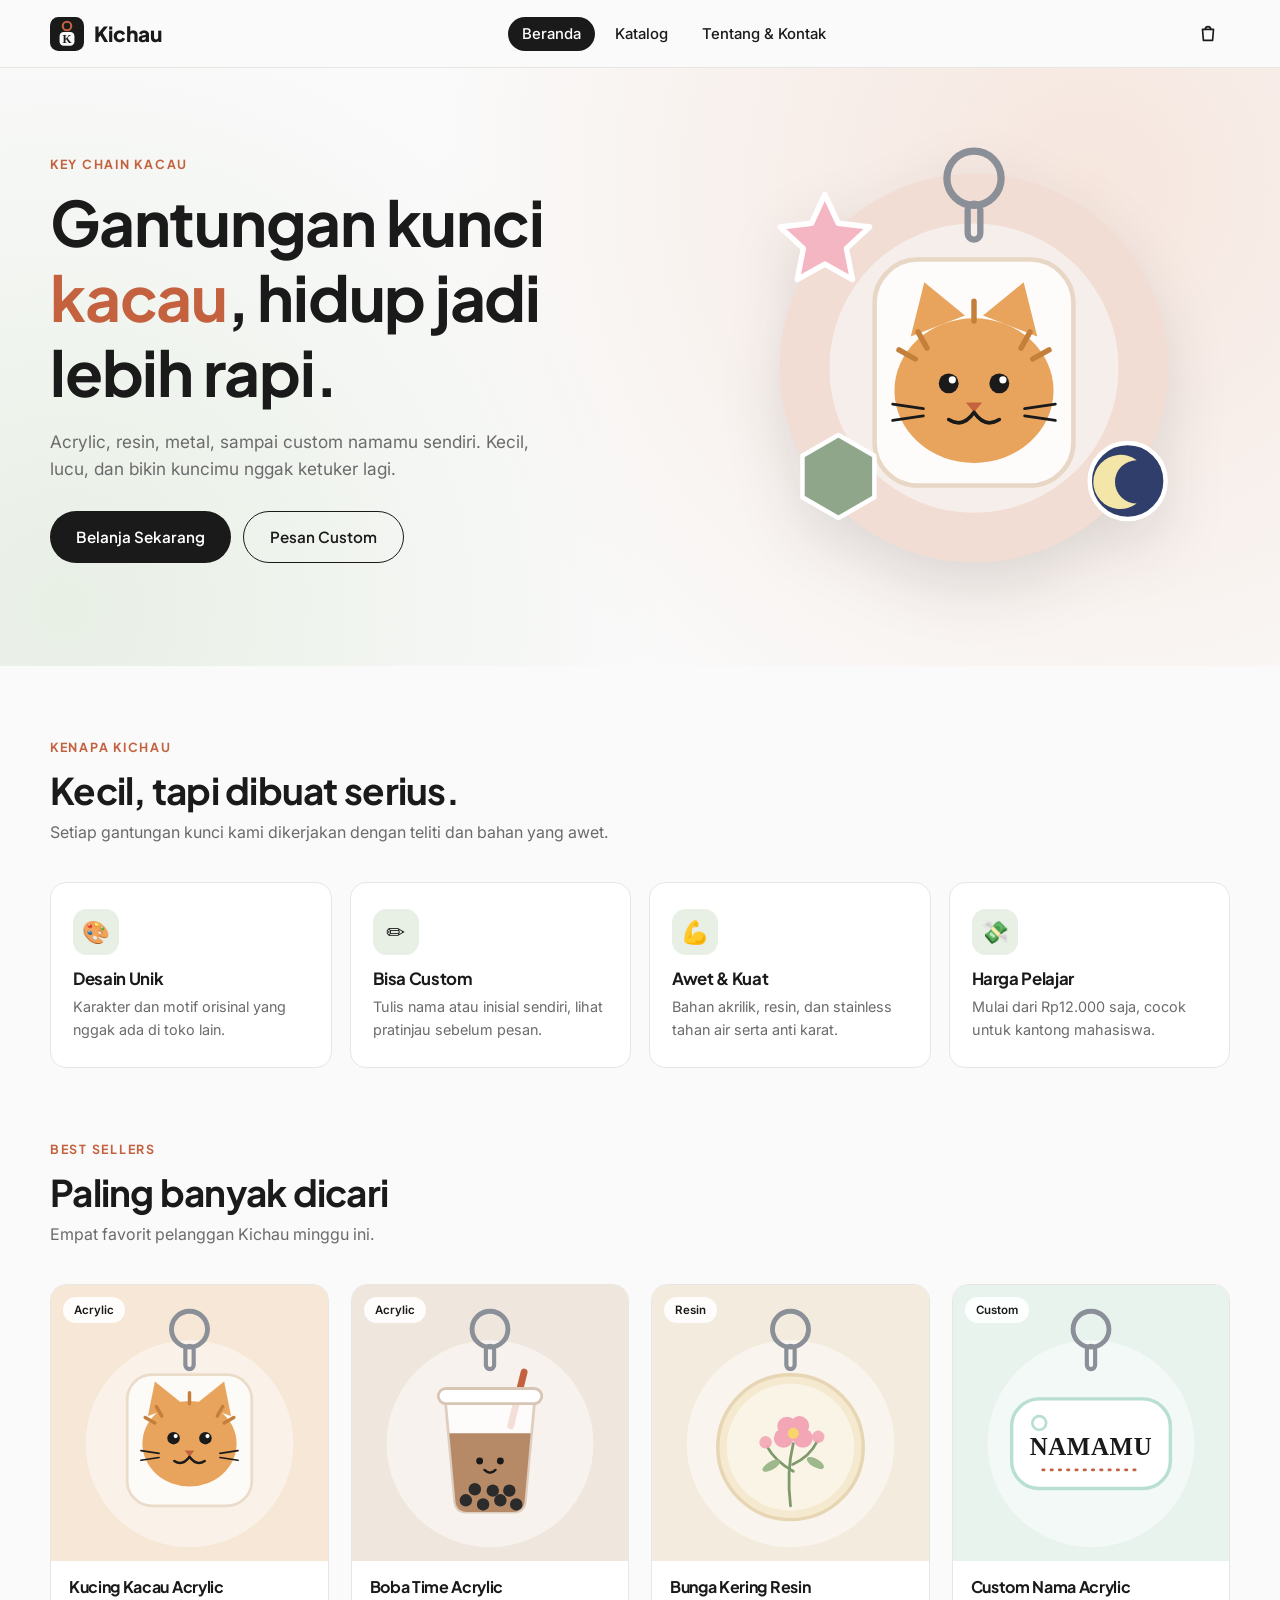
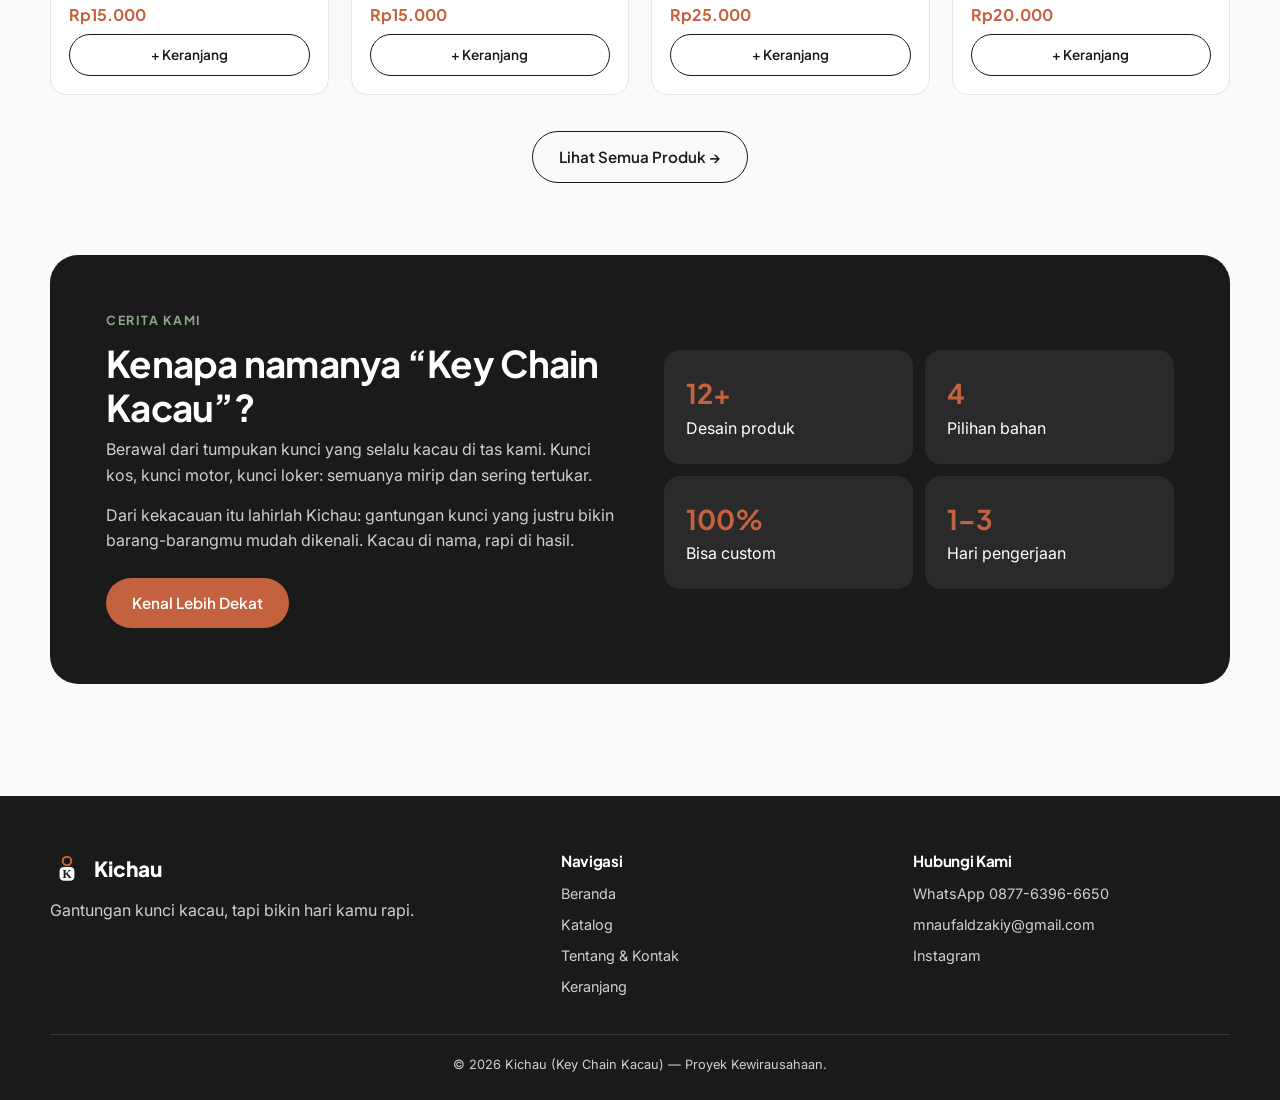
==== index.html @ d870d634 "Add files via upload" ====
<!DOCTYPE html>
<html lang="id">
<head>
  <meta charset="UTF-8">
  <meta name="viewport" content="width=device-width, initial-scale=1">
  <title>Kichau — Key Chain Kacau | Gantungan Kunci Unik & Custom</title>
  <meta name="description" content="Kichau menjual gantungan kunci unik, estetik, dan custom.">
  <link rel="icon" href="assets/images/logo.svg" type="image/svg+xml">
  <!-- Font Google: Plus Jakarta Sans (judul) & Inter (isi) -->
  <link rel="preconnect" href="https://fonts.googleapis.com">
  <link rel="preconnect" href="https://fonts.gstatic.com" crossorigin>
  <link href="https://fonts.googleapis.com/css2?family=Inter:wght@400;500;600&family=Plus+Jakarta+Sans:wght@600;700;800&display=swap" rel="stylesheet">
  <link rel="stylesheet" href="css/style.css">
</head>
<body data-page="beranda">
  <!-- Navbar disisipkan otomatis oleh main.js -->
  <div id="site-header"></div>

  <!-- ===== HERO ===== -->
  <header class="hero">
    <div class="container">
      <div>
        <span class="eyebrow">Key Chain Kacau</span>
        <h1>Gantungan kunci <em>kacau</em>, hidup jadi lebih rapi.</h1>
        <p>Acrylic, resin, metal, sampai custom namamu sendiri. Kecil, lucu, dan bikin kuncimu nggak ketuker lagi.</p>
        <div class="hero-aksi">
          <a href="katalog.html" class="btn btn-primer">Belanja Sekarang</a>
          <a href="katalog.html?kategori=Custom" class="btn btn-garis">Pesan Custom</a>
        </div>
      </div>
      <!-- Gambar melayang (animasi floating) -->
      <div class="hero-gambar"><img src="assets/images/hero-keychain.svg" alt="Gantungan kunci Kichau"></div>
    </div>
  </header>

  <!-- ===== KEUNGGULAN ===== -->
  <section class="section">
    <div class="container">
      <span class="eyebrow reveal">Kenapa Kichau</span>
      <h2 class="section-judul reveal">Kecil, tapi dibuat serius.</h2>
      <p class="section-sub reveal">Setiap gantungan kunci kami dikerjakan dengan teliti dan bahan yang awet.</p>
      <div class="grid-keunggulan">
        <div class="kartu-fitur reveal"><div class="ikon">🎨</div><h3>Desain Unik</h3><p>Karakter dan motif orisinal yang nggak ada di toko lain.</p></div>
        <div class="kartu-fitur reveal"><div class="ikon">✏️</div><h3>Bisa Custom</h3><p>Tulis nama atau inisial sendiri, lihat pratinjau sebelum pesan.</p></div>
        <div class="kartu-fitur reveal"><div class="ikon">💪</div><h3>Awet & Kuat</h3><p>Bahan akrilik, resin, dan stainless tahan air serta anti karat.</p></div>
        <div class="kartu-fitur reveal"><div class="ikon">💸</div><h3>Harga Pelajar</h3><p>Mulai dari Rp12.000 saja, cocok untuk kantong mahasiswa.</p></div>
      </div>
    </div>
  </section>

  <!-- ===== BEST SELLERS (diisi dari data-produk.js) ===== -->
  <section class="section" style="padding-top:0">
    <div class="container">
      <span class="eyebrow reveal">Best Sellers</span>
      <h2 class="section-judul reveal">Paling banyak dicari</h2>
      <p class="section-sub reveal">Empat favorit pelanggan Kichau minggu ini.</p>
      <div class="grid-produk" id="best-sellers"></div>
      <div class="lihat-semua reveal"><a href="katalog.html" class="btn btn-garis">Lihat Semua Produk →</a></div>
    </div>
  </section>

  <!-- ===== CERITA DI BALIK NAMA ===== -->
  <section class="section" style="padding-top:0">
    <div class="container">
      <div class="cerita reveal">
        <div>
          <span class="eyebrow">Cerita Kami</span>
          <h2 class="section-judul">Kenapa namanya “Key Chain Kacau”?</h2>
          <p>Berawal dari tumpukan kunci yang selalu kacau di tas kami. Kunci kos, kunci motor, kunci loker: semuanya mirip dan sering tertukar.</p>
          <p>Dari kekacauan itu lahirlah Kichau: gantungan kunci yang justru bikin barang-barangmu mudah dikenali. Kacau di nama, rapi di hasil.</p>
          <a href="tentang-kontak.html" class="btn btn-aksen" style="margin-top:10px">Kenal Lebih Dekat</a>
        </div>
        <div class="cerita-kata">
          <div><strong>12+</strong>Desain produk</div><div><strong>4</strong>Pilihan bahan</div>
          <div><strong>100%</strong>Bisa custom</div><div><strong>1–3</strong>Hari pengerjaan</div>
        </div>
      </div>
    </div>
  </section>

  <div id="site-footer"></div>
  <!-- Data produk dulu, baru logika utama -->
  <script src="js/data-produk.js"></script>
  <script src="js/main.js"></script>
</body>
</html>
---- css/style.css ----
/* =====================================================================
   STYLE.CSS — Kichau (Key Chain Kacau)
   Ubah tema cukup dari variabel :root di bawah ini.
   ===================================================================== */

/* ---------- 1. VARIABEL TEMA (warna, font, ukuran) ---------- */
:root {
  --warna-bg: #FAFAFA;          /* latar utama (off-white) */
  --warna-kartu: #FFFFFF;       /* latar kartu */
  --warna-teks: #1A1A1A;        /* teks utama (hitam arang) */
  --warna-teks-redup: #6B6B6B;  /* teks sekunder */
  --warna-aksen: #C4623F;       /* aksen terracotta */
  --warna-aksen-gelap: #A64E2F; /* aksen saat hover */
  --warna-aksen-2: #8FA68A;     /* aksen sage green */
  --warna-aksen-soft: #F6E6DE;  /* terracotta sangat muda */
  --warna-sage-soft: #E8EFE5;   /* sage sangat muda */
  --warna-garis: #E8E6E1;       /* garis/border */

  --font-judul: 'Plus Jakarta Sans', system-ui, sans-serif;
  --font-isi: 'Inter', system-ui, sans-serif;

  --radius: 16px;
  --radius-kecil: 10px;
  --bayangan: 0 6px 24px rgba(26, 26, 26, .07);
  --bayangan-hover: 0 14px 34px rgba(26, 26, 26, .13);
  --lebar-maks: 1180px;
  --tinggi-navbar: 68px;
}

/* ---------- 2. RESET & DASAR ---------- */
*, *::before, *::after { box-sizing: border-box; margin: 0; padding: 0; }
html { scroll-behavior: smooth; }
body {
  font-family: var(--font-isi); color: var(--warna-teks); background: var(--warna-bg);
  line-height: 1.6; -webkit-font-smoothing: antialiased;
}
img { max-width: 100%; display: block; }
a { color: inherit; text-decoration: none; }
button, input, select, textarea { font: inherit; color: inherit; }
button { cursor: pointer; border: 0; background: none; }
h1, h2, h3, h4 { font-family: var(--font-judul); line-height: 1.2; letter-spacing: -.02em; }
.container { width: min(var(--lebar-maks), 100% - 40px); margin-inline: auto; }
.section { padding: 72px 0; }
.section-judul { font-size: clamp(1.6rem, 3.2vw, 2.3rem); margin-bottom: 8px; }
.section-sub { color: var(--warna-teks-redup); max-width: 560px; margin-bottom: 36px; }
.eyebrow { font-family: var(--font-judul); font-size: .78rem; font-weight: 700; letter-spacing: .14em; text-transform: uppercase; color: var(--warna-aksen); margin-bottom: 10px; display: block; }

/* ---------- 3. TOMBOL (hover, lift, ripple) ---------- */
.btn {
  position: relative; overflow: hidden; display: inline-flex; align-items: center; justify-content: center; gap: 8px;
  padding: 13px 26px; border-radius: 999px; font-family: var(--font-judul); font-weight: 600; font-size: .95rem;
  transition: background .3s, color .3s, transform .25s, box-shadow .3s, border-color .3s;
}
.btn:hover { transform: translateY(-3px) scale(1.02); box-shadow: var(--bayangan-hover); }
.btn:active { transform: translateY(0) scale(.98); }
.btn-primer { background: var(--warna-teks); color: #fff; }
.btn-primer:hover { background: var(--warna-aksen); }
.btn-aksen { background: var(--warna-aksen); color: #fff; }
.btn-aksen:hover { background: var(--warna-aksen-gelap); }
.btn-garis { border: 1.5px solid var(--warna-teks); color: var(--warna-teks); }
.btn-garis:hover { background: var(--warna-teks); color: #fff; }
.btn-wa { background: #25A244; color: #fff; }
.btn-wa:hover { background: #1c8636; }
.btn-blok { width: 100%; }
.btn-kecil { padding: 9px 16px; font-size: .85rem; }
/* efek ripple (elemen dibuat oleh main.js) */
.ripple { position: absolute; border-radius: 50%; background: rgba(255,255,255,.45); transform: scale(0); animation: ripple .6s ease-out; pointer-events: none; }
@keyframes ripple { to { transform: scale(4); opacity: 0; } }

/* ---------- 4. NAVBAR (sticky) + DRAWER MOBILE ---------- */
.navbar { position: sticky; top: 0; z-index: 50; height: var(--tinggi-navbar); background: rgba(250,250,250,.88); backdrop-filter: blur(12px); border-bottom: 1px solid var(--warna-garis); }
.navbar .container { height: 100%; display: flex; align-items: center; justify-content: space-between; gap: 20px; }
.logo { display: flex; align-items: center; gap: 10px; font-family: var(--font-judul); font-weight: 800; font-size: 1.3rem; }
.logo img { width: 34px; height: 34px; }
.nav-menu { display: flex; gap: 6px; list-style: none; }
.nav-menu a { padding: 8px 14px; border-radius: 999px; font-weight: 500; font-size: .93rem; transition: background .25s, color .25s; }
.nav-menu a:hover { background: var(--warna-aksen-soft); }
.nav-menu a.aktif { background: var(--warna-teks); color: #fff; }
.nav-aksi { display: flex; align-items: center; gap: 8px; }
.ikon-btn { position: relative; width: 44px; height: 44px; border-radius: 50%; display: grid; place-items: center; transition: background .25s; }
.ikon-btn:hover { background: var(--warna-aksen-soft); }
.ikon-btn svg { width: 22px; height: 22px; }
.badge-keranjang { position: absolute; top: 2px; right: 0; min-width: 20px; height: 20px; padding: 0 5px; border-radius: 999px; background: var(--warna-aksen); color: #fff; font-size: .72rem; font-weight: 700; display: grid; place-items: center; }
.badge-keranjang.hidden { display: none; }
.badge-keranjang.bounce { animation: bounce .6s; }
@keyframes bounce { 0%,100% { transform: scale(1); } 25% { transform: scale(1.7) translateY(-4px); } 50% { transform: scale(.85); } 75% { transform: scale(1.25); } }
.hamburger { display: none; }

.drawer-overlay { position: fixed; inset: 0; background: rgba(0,0,0,.4); opacity: 0; pointer-events: none; transition: opacity .3s; z-index: 60; }
.drawer { position: fixed; top: 0; right: 0; height: 100%; width: min(320px, 85%); background: var(--warna-bg); z-index: 70; transform: translateX(100%); transition: transform .35s cubic-bezier(.4,0,.2,1); padding: 24px; display: flex; flex-direction: column; gap: 6px; }
.drawer a { padding: 14px 16px; border-radius: var(--radius-kecil); font-family: var(--font-judul); font-weight: 600; font-size: 1.05rem; }
.drawer a.aktif { background: var(--warna-aksen-soft); color: var(--warna-aksen); }
.drawer-tutup { align-self: flex-end; margin-bottom: 10px; }
body.drawer-buka .drawer { transform: none; }
body.drawer-buka .drawer-overlay { opacity: 1; pointer-events: auto; }

/* ---------- 5. HERO ---------- */
.hero { padding: 56px 0 72px; background: radial-gradient(circle at 85% 20%, var(--warna-aksen-soft), transparent 55%), radial-gradient(circle at 5% 90%, var(--warna-sage-soft), transparent 45%); }
.hero .container { display: grid; grid-template-columns: 1.1fr .9fr; align-items: center; gap: 40px; }
.hero h1 { font-size: clamp(2.2rem, 5.4vw, 3.9rem); margin-bottom: 18px; }
.hero h1 em { font-style: normal; color: var(--warna-aksen); }
.hero p { color: var(--warna-teks-redup); font-size: 1.08rem; max-width: 480px; margin-bottom: 28px; }
.hero-aksi { display: flex; gap: 12px; flex-wrap: wrap; }
.hero-gambar img { width: min(470px, 100%); margin-inline: auto; animation: floating 4.5s ease-in-out infinite; filter: drop-shadow(0 24px 30px rgba(26,26,26,.12)); }
@keyframes floating { 0%,100% { transform: translateY(0) rotate(-2deg); } 50% { transform: translateY(-18px) rotate(2deg); } }

/* ---------- 6. KEUNGGULAN & CERITA ---------- */
.grid-keunggulan { display: grid; grid-template-columns: repeat(4, 1fr); gap: 18px; }
.kartu-fitur { background: var(--warna-kartu); border: 1px solid var(--warna-garis); border-radius: var(--radius); padding: 26px 22px; transition: transform .3s, box-shadow .3s; }
.kartu-fitur:hover { transform: translateY(-6px); box-shadow: var(--bayangan); }
.kartu-fitur .ikon { width: 46px; height: 46px; border-radius: 14px; background: var(--warna-sage-soft); display: grid; place-items: center; font-size: 1.4rem; margin-bottom: 14px; }
.kartu-fitur h3 { font-size: 1.05rem; margin-bottom: 6px; }
.kartu-fitur p { color: var(--warna-teks-redup); font-size: .9rem; }
.cerita { display: grid; grid-template-columns: 1fr 1fr; gap: 48px; align-items: center; background: var(--warna-teks); color: #fff; border-radius: 28px; padding: 56px; }
.cerita p { color: #cfcfcf; margin-bottom: 14px; }
.cerita .eyebrow { color: var(--warna-aksen-2); }
.cerita-kata { display: grid; grid-template-columns: 1fr 1fr; gap: 12px; }
.cerita-kata div { background: rgba(255,255,255,.07); border-radius: var(--radius); padding: 22px; }
.cerita-kata strong { display: block; font-family: var(--font-judul); font-size: 1.7rem; color: var(--warna-aksen); }

/* ---------- 7. KARTU PRODUK & GRID KATALOG ---------- */
.grid-produk { display: grid; grid-template-columns: repeat(4, 1fr); gap: 22px; }
.kartu-produk { background: var(--warna-kartu); border: 1px solid var(--warna-garis); border-radius: var(--radius); overflow: hidden; display: flex; flex-direction: column; transition: transform .3s, box-shadow .3s; }
.kartu-produk:hover { transform: translateY(-6px); box-shadow: var(--bayangan-hover); }
.kartu-gambar { position: relative; overflow: hidden; aspect-ratio: 1; background: #f3f1ec; }
.kartu-gambar img, .zoom-img img { width: 100%; height: 100%; object-fit: cover; transition: transform .8s ease; } /* zoom perlahan */
.kartu-produk:hover .kartu-gambar img, .zoom-img:hover img { transform: scale(1.12); }
.tag-kategori { position: absolute; top: 12px; left: 12px; background: rgba(255,255,255,.92); padding: 4px 11px; border-radius: 999px; font-size: .72rem; font-weight: 600; }
.kartu-isi { padding: 16px 18px 18px; display: flex; flex-direction: column; gap: 6px; flex: 1; }
.kartu-isi h3 { font-size: 1rem; }
.harga { font-family: var(--font-judul); font-weight: 700; color: var(--warna-aksen); }
.kartu-isi .btn { margin-top: auto; }
.lihat-semua { text-align: center; margin-top: 36px; }

/* ---------- 8. KATALOG: TOOLBAR FILTER & PENCARIAN ---------- */
.page-header { padding: 48px 0 24px; }
.page-header h1 { font-size: clamp(1.9rem, 4vw, 2.8rem); }
.toolbar { display: flex; gap: 14px; flex-wrap: wrap; align-items: center; justify-content: space-between; margin-bottom: 28px; }
.chip-wrap { display: flex; gap: 8px; flex-wrap: wrap; }
.chip { padding: 9px 18px; border-radius: 999px; border: 1.5px solid var(--warna-garis); background: var(--warna-kartu); font-weight: 500; font-size: .9rem; transition: all .25s; }
.chip:hover { border-color: var(--warna-teks); }
.chip.aktif { background: var(--warna-teks); color: #fff; border-color: var(--warna-teks); }
.toolbar-kanan { display: flex; gap: 10px; flex-wrap: wrap; }
.input, .select, .textarea { width: 100%; padding: 12px 16px; border-radius: var(--radius-kecil); border: 1.5px solid var(--warna-garis); background: var(--warna-kartu); transition: border-color .25s, box-shadow .25s; }
.input:focus, .select:focus, .textarea:focus { outline: 0; border-color: var(--warna-aksen); box-shadow: 0 0 0 4px var(--warna-aksen-soft); }
.textarea { resize: vertical; min-height: 90px; }
.toolbar .input { width: 260px; }
.toolbar .select { width: auto; }
.kosong { text-align: center; padding: 70px 20px; color: var(--warna-teks-redup); grid-column: 1 / -1; }

/* ---------- 9. DETAIL PRODUK (split-screen) ---------- */
.detail { display: grid; grid-template-columns: 1fr 1fr; gap: 56px; padding: 40px 0 72px; align-items: start; }
.detail-galeri { position: sticky; top: calc(var(--tinggi-navbar) + 24px); }
.zoom-img { overflow: hidden; border-radius: 24px; aspect-ratio: 1; background: #f3f1ec; border: 1px solid var(--warna-garis); }
.breadcrumb { font-size: .85rem; color: var(--warna-teks-redup); padding-top: 24px; }
.breadcrumb a:hover { color: var(--warna-aksen); }
.detail-info h1 { font-size: clamp(1.7rem, 3.4vw, 2.4rem); margin: 6px 0 10px; }
.detail-harga { font-family: var(--font-judul); font-size: 1.7rem; font-weight: 800; color: var(--warna-aksen); margin-bottom: 14px; }
.detail-desc { color: var(--warna-teks-redup); margin-bottom: 18px; }
.spek { background: var(--warna-sage-soft); border-radius: var(--radius-kecil); padding: 14px 16px; font-size: .9rem; margin-bottom: 22px; }
.label { display: block; font-family: var(--font-judul); font-weight: 600; font-size: .9rem; margin-bottom: 8px; }
.grup { margin-bottom: 22px; }
.swatch-wrap { display: flex; gap: 10px; flex-wrap: wrap; }
.swatch { display: flex; align-items: center; gap: 8px; padding: 8px 14px 8px 8px; border: 1.5px solid var(--warna-garis); border-radius: 999px; background: var(--warna-kartu); font-size: .88rem; transition: all .25s; }
.swatch i { width: 24px; height: 24px; border-radius: 50%; border: 1px solid rgba(0,0,0,.15); }
.swatch:hover { border-color: var(--warna-teks); }
.swatch.aktif { border-color: var(--warna-aksen); background: var(--warna-aksen-soft); }
.qty { display: inline-flex; align-items: center; border: 1.5px solid var(--warna-garis); border-radius: 999px; background: var(--warna-kartu); }
.qty button { width: 38px; height: 38px; font-size: 1.2rem; border-radius: 50%; transition: background .2s; }
.qty button:hover { background: var(--warna-aksen-soft); }
.qty span { min-width: 34px; text-align: center; font-weight: 600; }
.preview-custom { background: repeating-conic-gradient(#f1efea 0 25%, #fafaf8 0 50%) 0 0 / 22px 22px; border-radius: var(--radius); padding: 20px; display: grid; place-items: center; border: 1px dashed var(--warna-garis); margin-top: 12px; }
.preview-custom svg { width: 230px; max-width: 100%; height: auto; filter: drop-shadow(0 10px 14px rgba(0,0,0,.15)); }
.catatan-kecil { font-size: .8rem; color: var(--warna-teks-redup); margin-top: 6px; }
.detail-aksi { display: flex; gap: 12px; align-items: center; flex-wrap: wrap; }
.terkait { padding-bottom: 72px; }

/* ---------- 10. KERANJANG & CHECKOUT ---------- */
.keranjang-layout { display: grid; grid-template-columns: 1.4fr 1fr; gap: 32px; align-items: start; padding-bottom: 90px; }
.kotak { background: var(--warna-kartu); border: 1px solid var(--warna-garis); border-radius: var(--radius); padding: 24px; margin-bottom: 20px; }
.kotak h2 { font-size: 1.15rem; margin-bottom: 16px; }
.item-cart { display: grid; grid-template-columns: 84px 1fr auto; gap: 16px; padding: 16px 0; border-bottom: 1px solid var(--warna-garis); align-items: center; }
.item-cart:last-child { border-bottom: 0; }
.item-cart img { width: 84px; height: 84px; border-radius: 12px; object-fit: cover; background: #f3f1ec; }
.item-cart h3 { font-size: .98rem; }
.item-meta { font-size: .8rem; color: var(--warna-teks-redup); }
.item-kanan { text-align: right; display: flex; flex-direction: column; gap: 8px; align-items: flex-end; }
.hapus { font-size: .8rem; color: var(--warna-teks-redup); text-decoration: underline; }
.hapus:hover { color: #c0392b; }
.baris-total { display: flex; justify-content: space-between; padding: 6px 0; font-size: .95rem; }
.baris-total.besar { font-family: var(--font-judul); font-weight: 800; font-size: 1.25rem; border-top: 1.5px solid var(--warna-teks); margin-top: 8px; padding-top: 14px; }
.form-grid { display: grid; grid-template-columns: 1fr 1fr; gap: 14px; }
.form-grid .penuh { grid-column: 1 / -1; }
.field label { display: block; font-size: .85rem; font-weight: 600; margin-bottom: 6px; }
.field .error { color: #c0392b; font-size: .78rem; display: none; margin-top: 4px; }
.field.invalid .input, .field.invalid .textarea { border-color: #c0392b; }
.field.invalid .error { display: block; }
.ringkasan { position: sticky; top: calc(var(--tinggi-navbar) + 20px); }
.bayar-opsi { display: grid; gap: 10px; }
.bayar-kartu { display: flex; align-items: center; gap: 14px; padding: 14px 16px; border: 1.5px solid var(--warna-garis); border-radius: var(--radius-kecil); cursor: pointer; transition: all .25s; background: var(--warna-kartu); }
.bayar-kartu:hover { border-color: var(--warna-teks); }
.bayar-kartu.aktif { border-color: var(--warna-aksen); background: var(--warna-aksen-soft); }
.bayar-kartu.nonaktif { opacity: .45; cursor: not-allowed; }
.bayar-kartu input { accent-color: var(--warna-aksen); }
.bayar-kartu b { font-family: var(--font-judul); display: block; font-size: .95rem; }
.bayar-kartu small { color: var(--warna-teks-redup); }
.sub-bayar { margin: 10px 0 4px 12px; padding-left: 14px; border-left: 3px solid var(--warna-aksen-2); display: grid; gap: 10px; }
.va-baris { display: flex; align-items: center; justify-content: space-between; gap: 10px; background: var(--warna-bg); border: 1px solid var(--warna-garis); border-radius: var(--radius-kecil); padding: 12px 14px; flex-wrap: wrap; }
.va-baris code { font-family: 'Inter', monospace; font-weight: 700; letter-spacing: .06em; }
.va-baris small { display: block; color: var(--warna-teks-redup); }
.ewallet-grid { display: grid; grid-template-columns: repeat(2, 1fr); gap: 10px; }
.ew-pilih { padding: 12px; border: 1.5px solid var(--warna-garis); border-radius: var(--radius-kecil); display: flex; align-items: center; gap: 10px; font-weight: 600; background: var(--warna-kartu); transition: all .25s; }
.ew-pilih i { width: 14px; height: 14px; border-radius: 50%; }
.ew-pilih.aktif { border-color: var(--warna-aksen); background: var(--warna-aksen-soft); }
.keranjang-kosong { text-align: center; padding: 80px 20px; }
.keranjang-kosong .emoji { font-size: 3.5rem; margin-bottom: 10px; }

/* ---------- 11. MODAL (QRIS & sukses) ---------- */
.modal-latar { position: fixed; inset: 0; background: rgba(0,0,0,.55); display: grid; place-items: center; z-index: 100; opacity: 0; pointer-events: none; transition: opacity .3s; padding: 20px; }
.modal-latar.buka { opacity: 1; pointer-events: auto; }
.modal { background: var(--warna-kartu); border-radius: 24px; padding: 30px; width: min(400px, 100%); text-align: center; transform: translateY(20px) scale(.96); transition: transform .3s; }
.modal-latar.buka .modal { transform: none; }
.modal h3 { font-size: 1.3rem; margin-bottom: 6px; }
.qr-box { width: 220px; height: 220px; margin: 16px auto; padding: 12px; background: #fff; border: 1px solid var(--warna-garis); border-radius: 16px; }
.qr-box svg { width: 100%; height: 100%; }
.timer { font-family: var(--font-judul); font-size: 1.8rem; font-weight: 800; color: var(--warna-aksen); }
.modal .btn { margin-top: 10px; }
.catatan-sim { font-size: .75rem; color: var(--warna-teks-redup); margin-top: 8px; }

/* ---------- 12. TENTANG & KONTAK ---------- */
.grid-sosial { display: grid; grid-template-columns: repeat(4, 1fr); gap: 16px; }
.kartu-sosial { display: flex; flex-direction: column; gap: 4px; padding: 22px; border-radius: var(--radius); background: var(--warna-kartu); border: 1px solid var(--warna-garis); transition: transform .3s, box-shadow .3s, border-color .3s; }
.kartu-sosial:hover { transform: translateY(-6px); box-shadow: var(--bayangan-hover); border-color: var(--warna-aksen); }
.kartu-sosial .ikon { font-size: 1.6rem; }
.kartu-sosial b { font-family: var(--font-judul); }
.kartu-sosial small { color: var(--warna-teks-redup); }
.kontak-layout { display: grid; grid-template-columns: 1fr 1.2fr; gap: 40px; align-items: start; }
.info-kontak { display: grid; gap: 14px; }
.info-kontak a, .info-kontak div { display: flex; gap: 14px; align-items: center; padding: 16px 18px; border-radius: var(--radius-kecil); background: var(--warna-kartu); border: 1px solid var(--warna-garis); transition: border-color .25s; }
.info-kontak a:hover { border-color: var(--warna-aksen); }
.info-kontak span.ik { font-size: 1.4rem; }
.info-kontak small { display: block; color: var(--warna-teks-redup); }
.langkah { display: grid; grid-template-columns: repeat(3, 1fr); gap: 18px; }

/* ---------- 13. FOOTER ---------- */
.footer { background: var(--warna-teks); color: #cfcfcf; padding: 56px 0 24px; margin-top: 40px; }
.footer-grid { display: grid; grid-template-columns: 1.5fr 1fr 1fr; gap: 36px; margin-bottom: 36px; }
.footer .logo { color: #fff; margin-bottom: 12px; }
.footer h4 { color: #fff; margin-bottom: 12px; font-size: .95rem; }
.footer ul { list-style: none; display: grid; gap: 8px; font-size: .9rem; }
.footer a:hover { color: var(--warna-aksen); }
.footer-bawah { border-top: 1px solid rgba(255,255,255,.12); padding-top: 20px; font-size: .8rem; text-align: center; }

/* ---------- 14. TOAST ---------- */
.toast-wrap { position: fixed; top: calc(var(--tinggi-navbar) + 14px); right: 18px; z-index: 200; display: grid; gap: 10px; }
.toast { background: var(--warna-teks); color: #fff; padding: 13px 20px; border-radius: 12px; font-size: .9rem; box-shadow: var(--bayangan-hover); display: flex; align-items: center; gap: 10px; animation: toastMasuk .4s ease forwards; }
.toast.keluar { animation: toastKeluar .35s ease forwards; }
@keyframes toastMasuk { from { opacity: 0; transform: translateX(40px); } to { opacity: 1; transform: none; } }
@keyframes toastKeluar { to { opacity: 0; transform: translateX(40px); } }

/* ---------- 15. SCROLL REVEAL (diaktifkan oleh Intersection Observer) ---------- */
.reveal { opacity: 0; transform: translateY(32px); transition: opacity .7s ease, transform .7s ease; }
.reveal.kiri { transform: translateX(-32px); }
.reveal.tampil { opacity: 1; transform: none; }

/* ---------- 16. STICKY BOTTOM ACTION BAR (khusus mobile) ---------- */
.aksi-bawah { display: none; }

/* ---------- 17. RESPONSIF ---------- */
@media (max-width: 1024px) {
  .grid-produk { grid-template-columns: repeat(3, 1fr); }
  .grid-keunggulan, .grid-sosial { grid-template-columns: repeat(2, 1fr); }
  .detail { gap: 32px; }
  .keranjang-layout { grid-template-columns: 1fr; }
  .ringkasan { position: static; }
}
@media (max-width: 768px) {
  .section { padding: 48px 0; }
  .nav-menu { display: none; }
  .hamburger { display: grid; }
  .hero { padding: 32px 0 48px; }
  .hero .container, .cerita, .kontak-layout, .detail, .footer-grid, .langkah { grid-template-columns: 1fr; }
  .hero-gambar { order: -1; }
  .hero-gambar img { width: 78%; }
  .cerita { padding: 32px 22px; border-radius: 22px; }
  .grid-produk { grid-template-columns: repeat(2, 1fr); gap: 12px; }
  .kartu-isi { padding: 12px; }
  .kartu-isi h3 { font-size: .88rem; }
  .kartu-isi .btn { padding: 9px 10px; font-size: .8rem; }
  .toolbar .input { width: 100%; }
  .toolbar-kanan { width: 100%; }
  .toolbar-kanan > * { flex: 1; }
  .detail { padding-top: 16px; }
  .detail-galeri { position: static; }
  .detail-aksi .desktop-saja { display: none; }
  .form-grid { grid-template-columns: 1fr; }
  .item-cart { grid-template-columns: 68px 1fr; }
  .item-cart img { width: 68px; height: 68px; }
  .item-kanan { grid-column: 1 / -1; flex-direction: row; justify-content: space-between; align-items: center; }
  .toast-wrap { left: 14px; right: 14px; }
  /* bar aksi menempel di bawah layar */
  .aksi-bawah { display: flex; position: fixed; left: 0; right: 0; bottom: 0; z-index: 40; background: rgba(255,255,255,.96); backdrop-filter: blur(10px); border-top: 1px solid var(--warna-garis); padding: 12px 20px calc(12px + env(safe-area-inset-bottom)); gap: 14px; align-items: center; justify-content: space-between; }
  .aksi-bawah .info small { display: block; color: var(--warna-teks-redup); font-size: .75rem; }
  .aksi-bawah .info b { font-family: var(--font-judul); font-size: 1.1rem; color: var(--warna-aksen); }
  body.ada-aksi-bawah { padding-bottom: 80px; }
  .desktop-tombol-bayar { display: none; }
}
@media (prefers-reduced-motion: reduce) {
  *, *::before, *::after { animation: none !important; transition: none !important; }
  .reveal { opacity: 1; transform: none; }
}
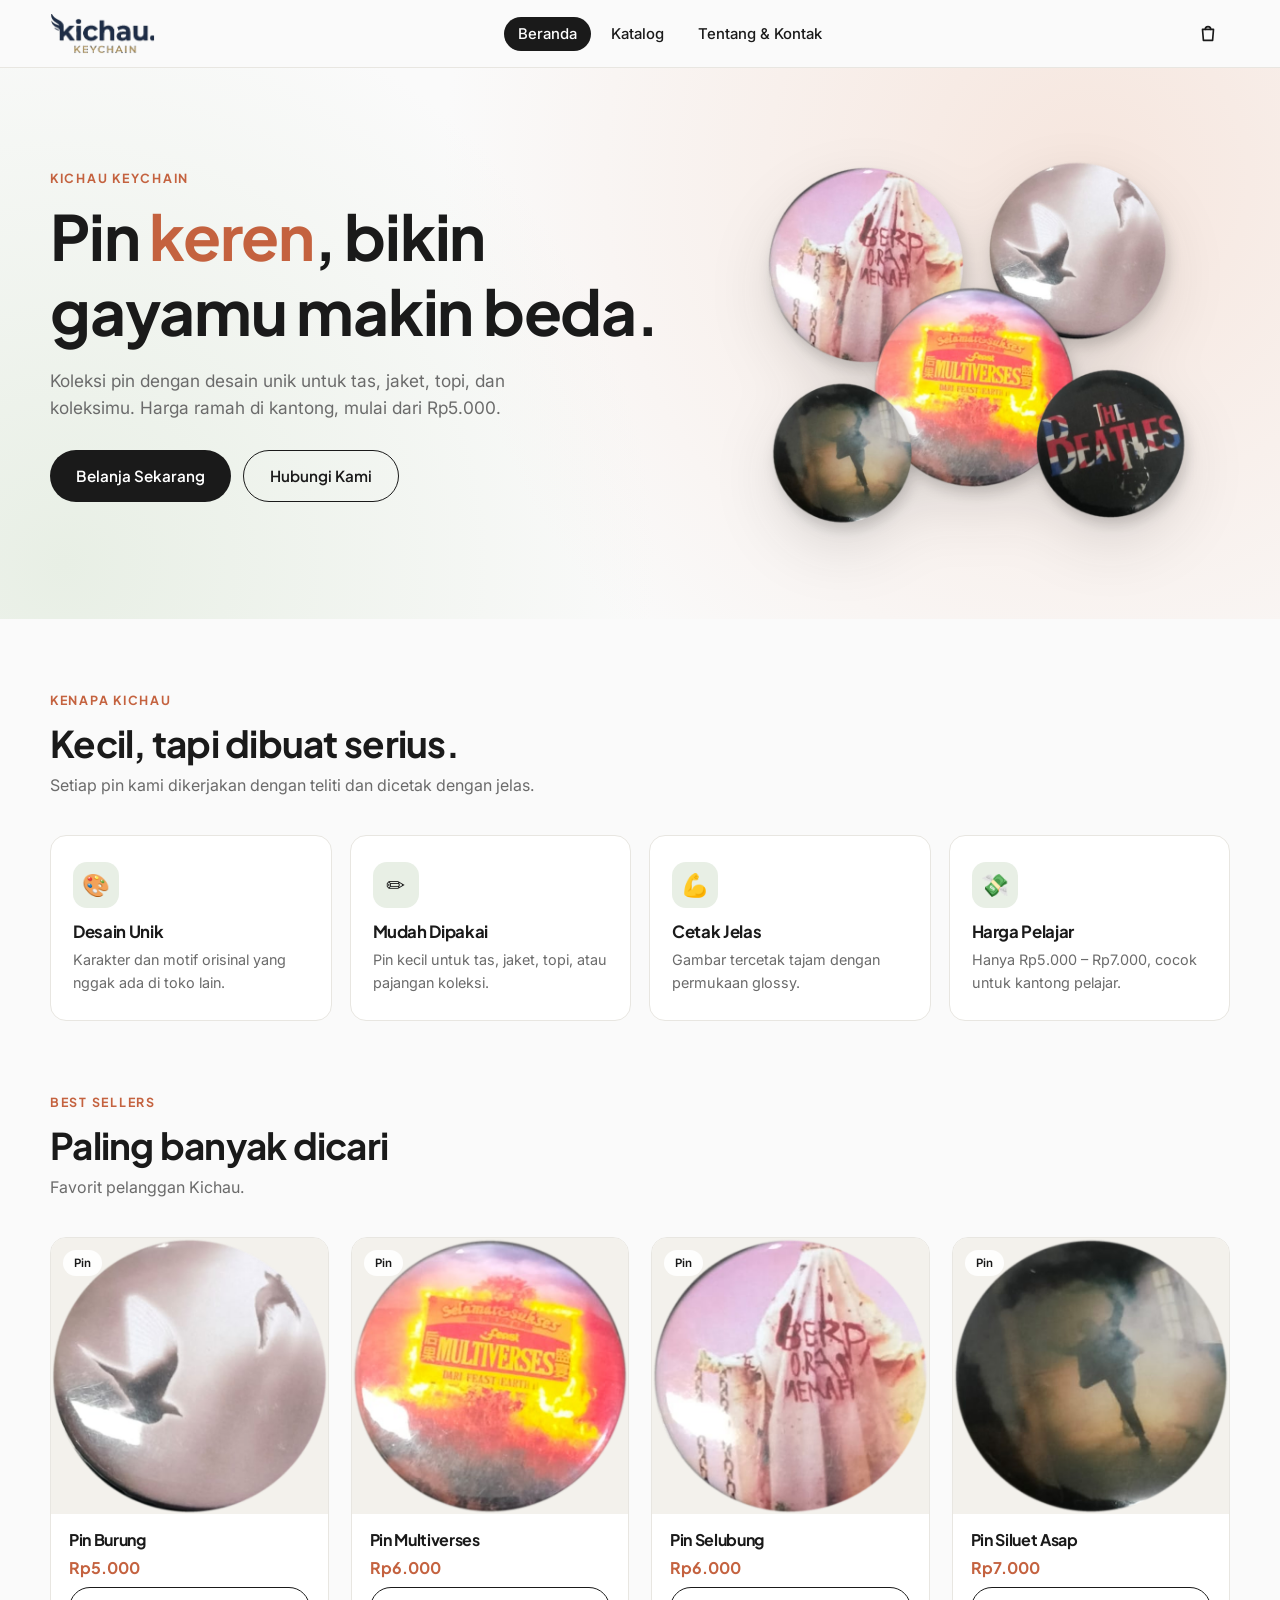
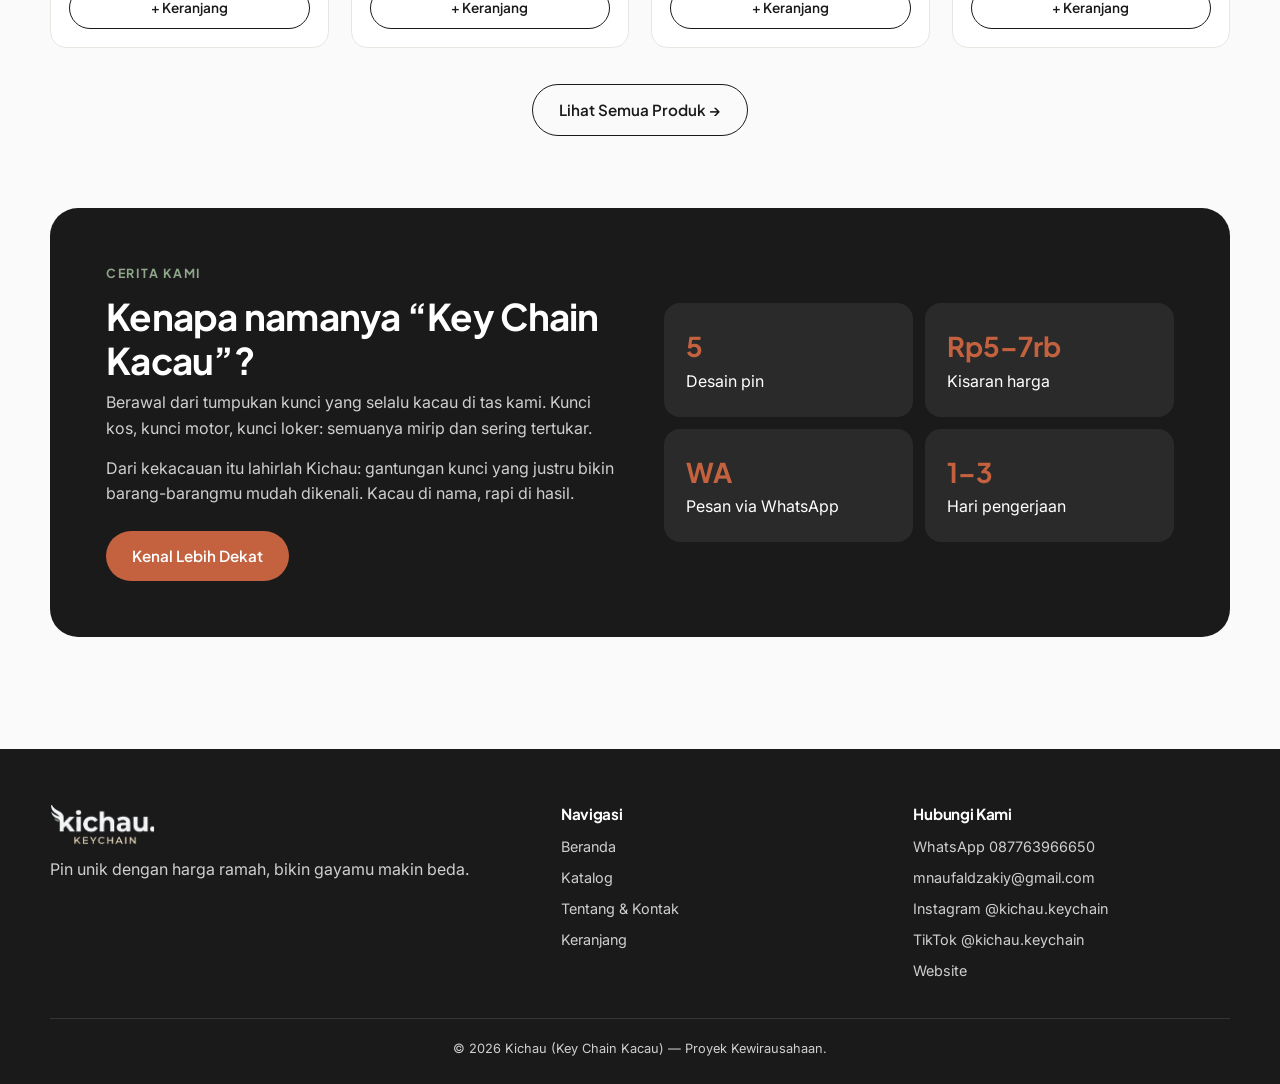
==== commit bf55b0d5: "Add files via upload" ====
--- a/index.html
+++ b/index.html
@@ -5,7 +5,7 @@
   <meta name="viewport" content="width=device-width, initial-scale=1">
   <title>Kichau — Key Chain Kacau | Gantungan Kunci Unik & Custom</title>
   <meta name="description" content="Kichau menjual gantungan kunci unik, estetik, dan custom.">
-  <link rel="icon" href="assets/images/logo.svg" type="image/svg+xml">
+  <link rel="icon" href="assets/images/favicon.png" type="image/png">
   <!-- Font Google: Plus Jakarta Sans (judul) & Inter (isi) -->
   <link rel="preconnect" href="https://fonts.googleapis.com">
   <link rel="preconnect" href="https://fonts.gstatic.com" crossorigin>
@@ -20,16 +20,16 @@
   <header class="hero">
     <div class="container">
       <div>
-        <span class="eyebrow">Key Chain Kacau</span>
-        <h1>Gantungan kunci <em>kacau</em>, hidup jadi lebih rapi.</h1>
-        <p>Acrylic, resin, metal, sampai custom namamu sendiri. Kecil, lucu, dan bikin kuncimu nggak ketuker lagi.</p>
+        <span class="eyebrow">Kichau Keychain</span>
+        <h1>Pin <em>keren</em>, bikin gayamu makin beda.</h1>
+        <p>Koleksi pin dengan desain unik untuk tas, jaket, topi, dan koleksimu. Harga ramah di kantong, mulai dari Rp5.000.</p>
         <div class="hero-aksi">
           <a href="katalog.html" class="btn btn-primer">Belanja Sekarang</a>
-          <a href="katalog.html?kategori=Custom" class="btn btn-garis">Pesan Custom</a>
+          <a href="tentang-kontak.html" class="btn btn-garis">Hubungi Kami</a>
         </div>
       </div>
       <!-- Gambar melayang (animasi floating) -->
-      <div class="hero-gambar"><img src="assets/images/hero-keychain.svg" alt="Gantungan kunci Kichau"></div>
+      <div class="hero-gambar"><img src="assets/images/hero-pin.png" alt="Koleksi pin Kichau"></div>
     </div>
   </header>
 
@@ -38,12 +38,12 @@
     <div class="container">
       <span class="eyebrow reveal">Kenapa Kichau</span>
       <h2 class="section-judul reveal">Kecil, tapi dibuat serius.</h2>
-      <p class="section-sub reveal">Setiap gantungan kunci kami dikerjakan dengan teliti dan bahan yang awet.</p>
+      <p class="section-sub reveal">Setiap pin kami dikerjakan dengan teliti dan dicetak dengan jelas.</p>
       <div class="grid-keunggulan">
         <div class="kartu-fitur reveal"><div class="ikon">🎨</div><h3>Desain Unik</h3><p>Karakter dan motif orisinal yang nggak ada di toko lain.</p></div>
-        <div class="kartu-fitur reveal"><div class="ikon">✏️</div><h3>Bisa Custom</h3><p>Tulis nama atau inisial sendiri, lihat pratinjau sebelum pesan.</p></div>
-        <div class="kartu-fitur reveal"><div class="ikon">💪</div><h3>Awet & Kuat</h3><p>Bahan akrilik, resin, dan stainless tahan air serta anti karat.</p></div>
-        <div class="kartu-fitur reveal"><div class="ikon">💸</div><h3>Harga Pelajar</h3><p>Mulai dari Rp12.000 saja, cocok untuk kantong mahasiswa.</p></div>
+        <div class="kartu-fitur reveal"><div class="ikon">✏️</div><h3>Mudah Dipakai</h3><p>Pin kecil untuk tas, jaket, topi, atau pajangan koleksi.</p></div>
+        <div class="kartu-fitur reveal"><div class="ikon">💪</div><h3>Cetak Jelas</h3><p>Gambar tercetak tajam dengan permukaan glossy.</p></div>
+        <div class="kartu-fitur reveal"><div class="ikon">💸</div><h3>Harga Pelajar</h3><p>Hanya Rp5.000 – Rp7.000, cocok untuk kantong pelajar.</p></div>
       </div>
     </div>
   </section>
@@ -53,7 +53,7 @@
     <div class="container">
       <span class="eyebrow reveal">Best Sellers</span>
       <h2 class="section-judul reveal">Paling banyak dicari</h2>
-      <p class="section-sub reveal">Empat favorit pelanggan Kichau minggu ini.</p>
+      <p class="section-sub reveal">Favorit pelanggan Kichau.</p>
       <div class="grid-produk" id="best-sellers"></div>
       <div class="lihat-semua reveal"><a href="katalog.html" class="btn btn-garis">Lihat Semua Produk →</a></div>
     </div>
@@ -71,8 +71,8 @@
           <a href="tentang-kontak.html" class="btn btn-aksen" style="margin-top:10px">Kenal Lebih Dekat</a>
         </div>
         <div class="cerita-kata">
-          <div><strong>12+</strong>Desain produk</div><div><strong>4</strong>Pilihan bahan</div>
-          <div><strong>100%</strong>Bisa custom</div><div><strong>1–3</strong>Hari pengerjaan</div>
+          <div><strong>5</strong>Desain pin</div><div><strong>Rp5–7rb</strong>Kisaran harga</div>
+          <div><strong>WA</strong>Pesan via WhatsApp</div><div><strong>1–3</strong>Hari pengerjaan</div>
         </div>
       </div>
     </div>
--- a/css/style.css
+++ b/css/style.css
@@ -71,7 +71,7 @@
 .navbar { position: sticky; top: 0; z-index: 50; height: var(--tinggi-navbar); background: rgba(250,250,250,.88); backdrop-filter: blur(12px); border-bottom: 1px solid var(--warna-garis); }
 .navbar .container { height: 100%; display: flex; align-items: center; justify-content: space-between; gap: 20px; }
 .logo { display: flex; align-items: center; gap: 10px; font-family: var(--font-judul); font-weight: 800; font-size: 1.3rem; }
-.logo img { width: 34px; height: 34px; }
+.logo img { height: 40px; width: auto; }
 .nav-menu { display: flex; gap: 6px; list-style: none; }
 .nav-menu a { padding: 8px 14px; border-radius: 999px; font-weight: 500; font-size: .93rem; transition: background .25s, color .25s; }
 .nav-menu a:hover { background: var(--warna-aksen-soft); }
